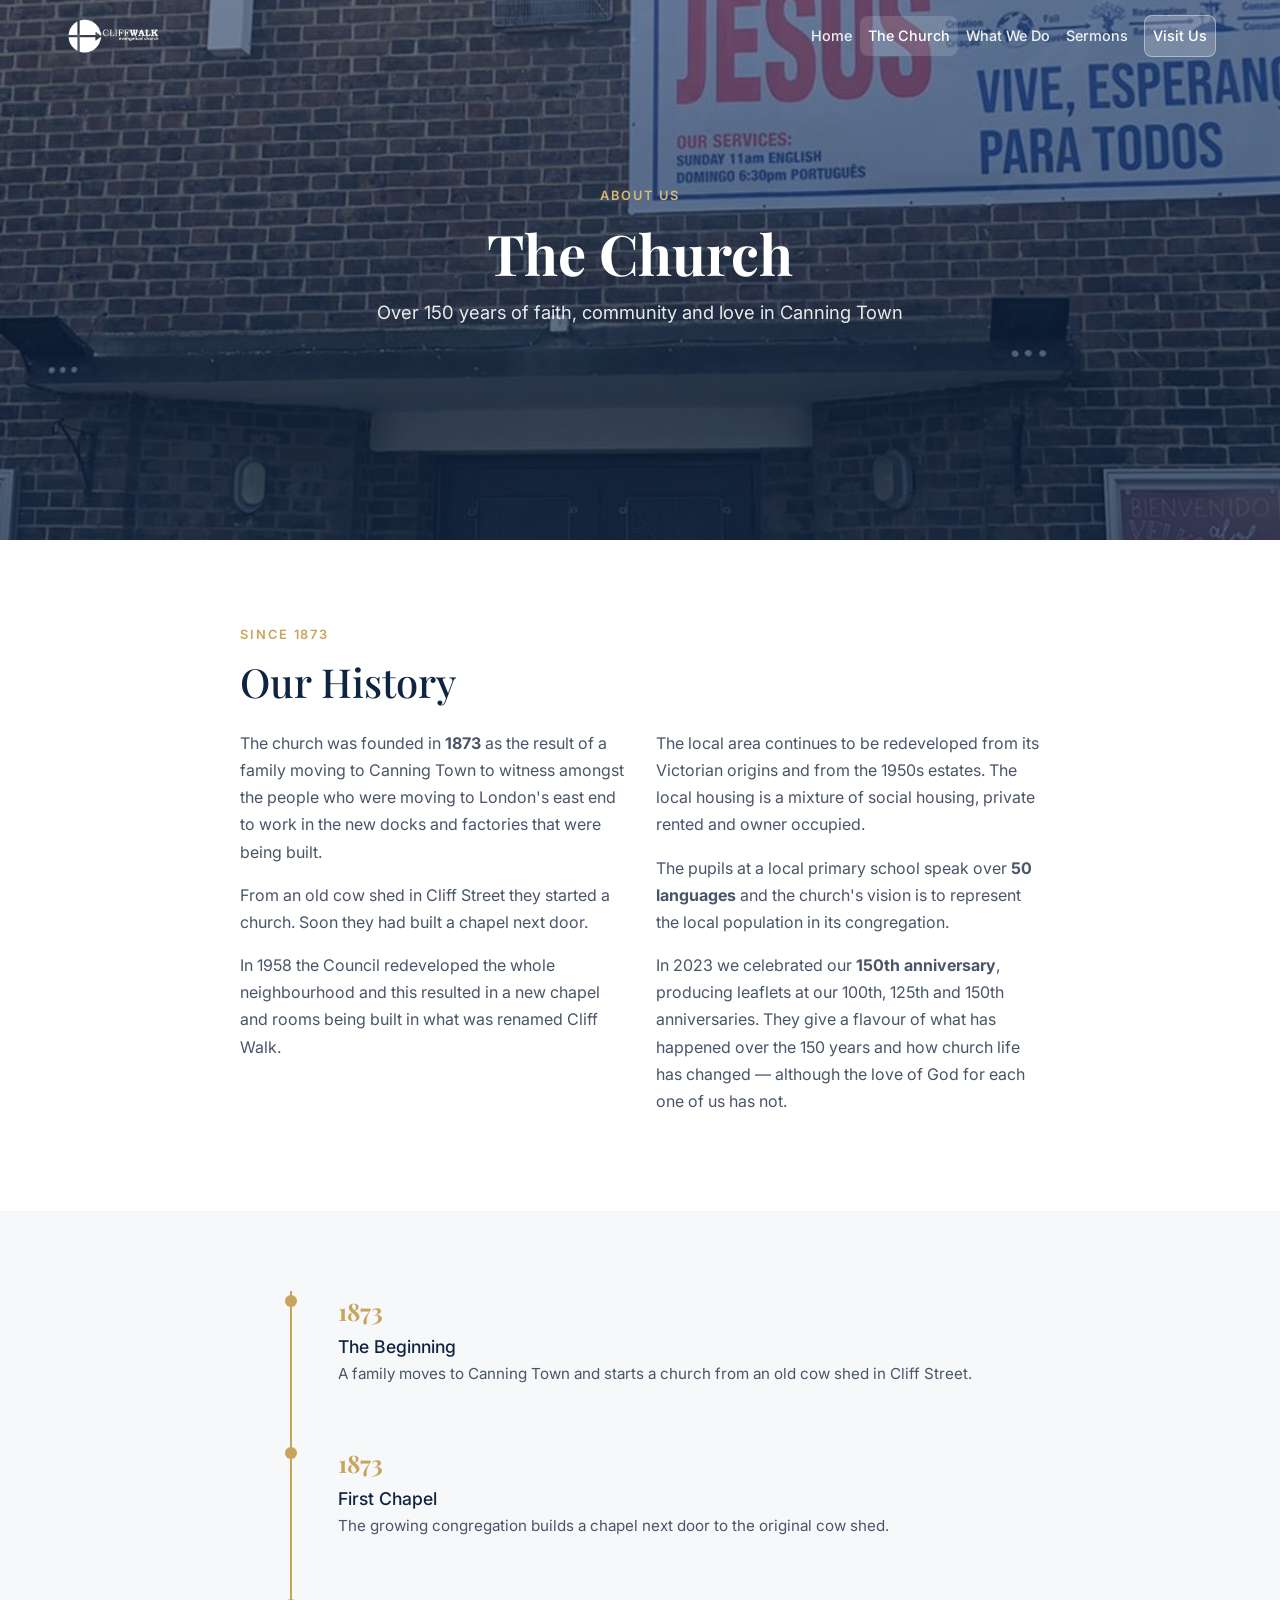
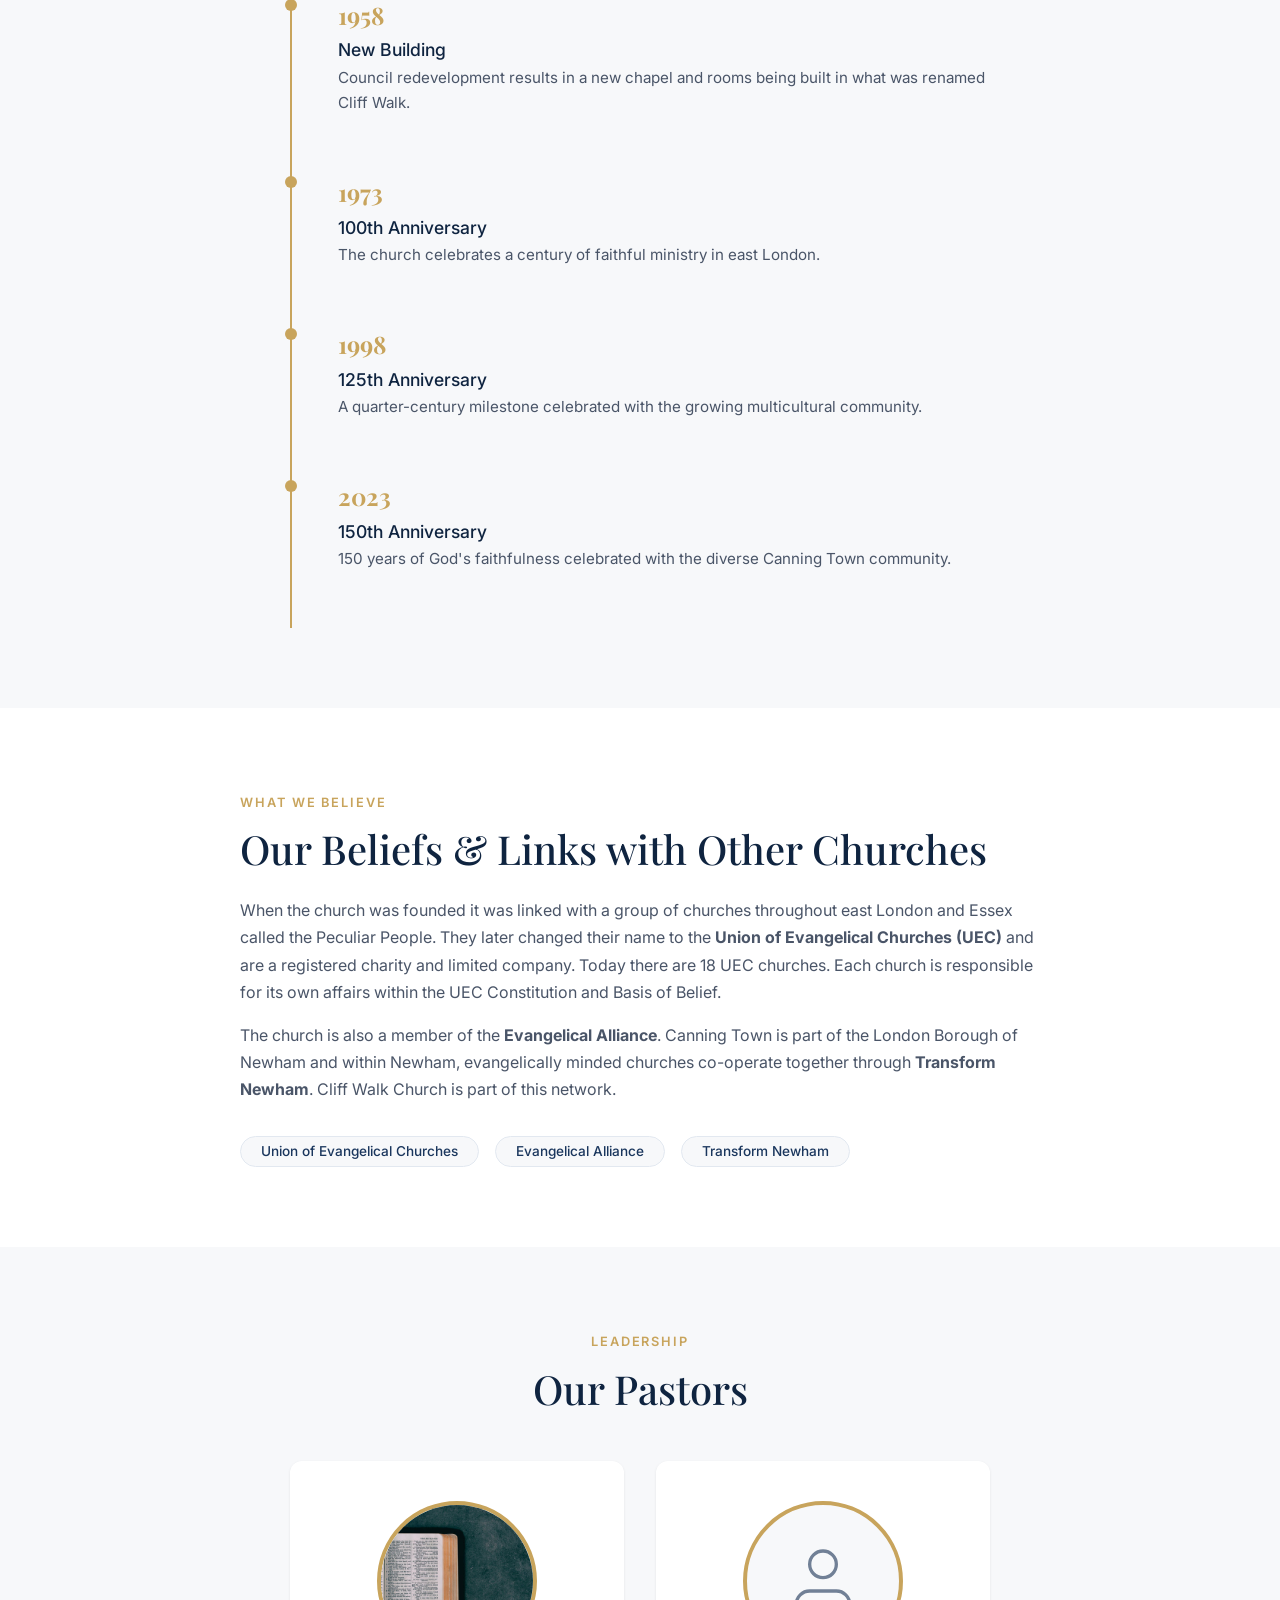
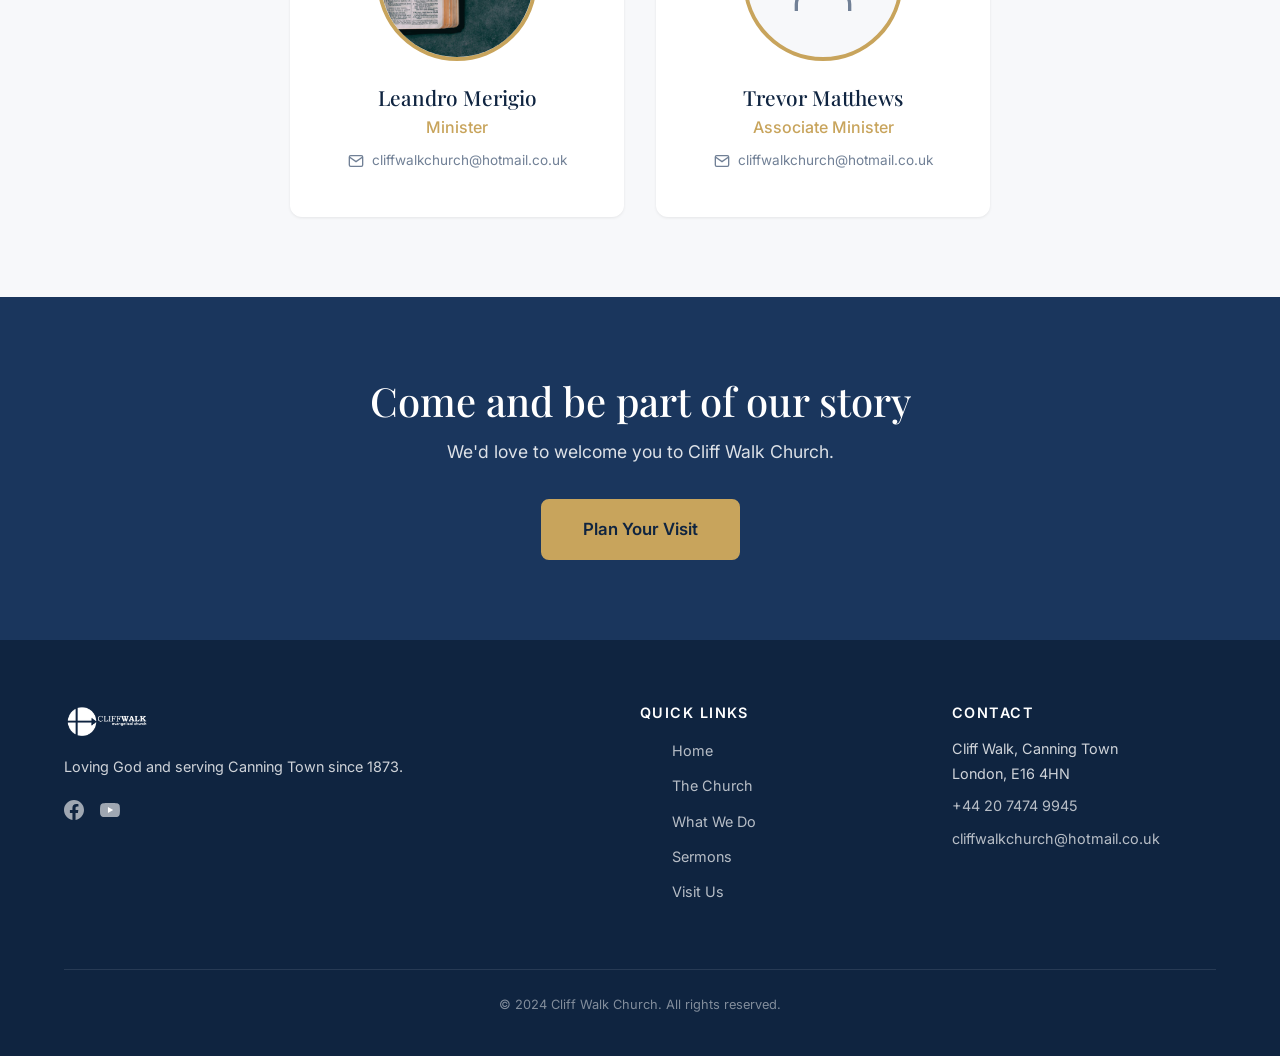
==== about.html @ 2a6790ce "Switch to Bootstrap 5 navbar, add Facebook embed & fix maps - Replace CSS-only checkbox nav hack wit" ====
<!DOCTYPE html>
<html lang="en">
<head>
  <meta charset="UTF-8">
  <meta name="viewport" content="width=device-width, initial-scale=1.0">
  <title>The Church | Cliff Walk Church</title>
  <meta name="description" content="Learn about Cliff Walk Church's history since 1873, our beliefs, and our pastors. A multicultural church in Canning Town, London.">
  <link rel="preconnect" href="https://fonts.googleapis.com">
  <link rel="preconnect" href="https://fonts.gstatic.com" crossorigin>
  <link href="https://fonts.googleapis.com/css2?family=Inter:wght@300;400;500;600;700&family=Playfair+Display:wght@400;500;600;700&display=swap" rel="stylesheet">
  <link href="https://cdn.jsdelivr.net/npm/bootstrap@5.3.3/dist/css/bootstrap.min.css" rel="stylesheet">
  <link rel="stylesheet" href="style.css">
</head>
<body>
  <!-- Navigation -->
  <nav class="navbar navbar-expand-lg fixed-top" id="navbar">
    <div class="container nav-container">
      <a href="index.html" class="navbar-brand nav-logo">
        <img src="images/logo.png" alt="Cliff Walk Church" class="logo-img">
      </a>
      <button class="navbar-toggler" type="button" data-bs-toggle="collapse" data-bs-target="#navMenu" aria-controls="navMenu" aria-expanded="false" aria-label="Toggle navigation">
        <span class="navbar-toggler-icon"></span>
      </button>
      <div class="collapse navbar-collapse" id="navMenu">
        <ul class="navbar-nav ms-auto align-items-lg-center">
          <li class="nav-item"><a href="index.html" class="nav-link">Home</a></li>
          <li class="nav-item"><a href="about.html" class="nav-link active">The Church</a></li>
          <li class="nav-item"><a href="ministries.html" class="nav-link">What We Do</a></li>
          <li class="nav-item"><a href="sermons.html" class="nav-link">Sermons</a></li>
          <li class="nav-item"><a href="visit.html" class="nav-link nav-cta">Visit Us</a></li>
        </ul>
      </div>
    </div>
  </nav>

  <!-- Page Hero -->
  <section class="page-hero">
    <div class="hero-bg">
      <img src="images/hero-about.jpg" alt="Cliff Walk Church" loading="eager">
      <div class="hero-overlay"></div>
    </div>
    <div class="hero-content">
      <span class="section-label section-label-light">About Us</span>
      <h1>The Church</h1>
      <p>Over 150 years of faith, community and love in Canning Town</p>
    </div>
  </section>

  <!-- History Section -->
  <section class="section">
    <div class="container">
      <div class="content-block">
        <span class="section-label">Since 1873</span>
        <h2>Our History</h2>
        <div class="two-column-text">
          <div>
            <p>The church was founded in <strong>1873</strong> as the result of a family moving to Canning Town to witness amongst the people who were moving to London's east end to work in the new docks and factories that were being built.</p>
            <p>From an old cow shed in Cliff Street they started a church. Soon they had built a chapel next door.</p>
            <p>In 1958 the Council redeveloped the whole neighbourhood and this resulted in a new chapel and rooms being built in what was renamed Cliff Walk.</p>
          </div>
          <div>
            <p>The local area continues to be redeveloped from its Victorian origins and from the 1950s estates. The local housing is a mixture of social housing, private rented and owner occupied.</p>
            <p>The pupils at a local primary school speak over <strong>50 languages</strong> and the church's vision is to represent the local population in its congregation.</p>
            <p>In 2023 we celebrated our <strong>150th anniversary</strong>, producing leaflets at our 100th, 125th and 150th anniversaries. They give a flavour of what has happened over the 150 years and how church life has changed &mdash; although the love of God for each one of us has not.</p>
          </div>
        </div>
      </div>
    </div>
  </section>

  <!-- Timeline -->
  <section class="section section-alt">
    <div class="container">
      <div class="timeline">
        <div class="timeline-item">
          <div class="timeline-year">1873</div>
          <div class="timeline-content">
            <h3>The Beginning</h3>
            <p>A family moves to Canning Town and starts a church from an old cow shed in Cliff Street.</p>
          </div>
        </div>
        <div class="timeline-item">
          <div class="timeline-year">1873</div>
          <div class="timeline-content">
            <h3>First Chapel</h3>
            <p>The growing congregation builds a chapel next door to the original cow shed.</p>
          </div>
        </div>
        <div class="timeline-item">
          <div class="timeline-year">1958</div>
          <div class="timeline-content">
            <h3>New Building</h3>
            <p>Council redevelopment results in a new chapel and rooms being built in what was renamed Cliff Walk.</p>
          </div>
        </div>
        <div class="timeline-item">
          <div class="timeline-year">1973</div>
          <div class="timeline-content">
            <h3>100th Anniversary</h3>
            <p>The church celebrates a century of faithful ministry in east London.</p>
          </div>
        </div>
        <div class="timeline-item">
          <div class="timeline-year">1998</div>
          <div class="timeline-content">
            <h3>125th Anniversary</h3>
            <p>A quarter-century milestone celebrated with the growing multicultural community.</p>
          </div>
        </div>
        <div class="timeline-item">
          <div class="timeline-year">2023</div>
          <div class="timeline-content">
            <h3>150th Anniversary</h3>
            <p>150 years of God's faithfulness celebrated with the diverse Canning Town community.</p>
          </div>
        </div>
      </div>
    </div>
  </section>

  <!-- Beliefs Section -->
  <section class="section">
    <div class="container">
      <div class="content-block">
        <span class="section-label">What We Believe</span>
        <h2>Our Beliefs &amp; Links with Other Churches</h2>
        <div class="beliefs-content">
          <p>When the church was founded it was linked with a group of churches throughout east London and Essex called the Peculiar People. They later changed their name to the <strong>Union of Evangelical Churches (UEC)</strong> and are a registered charity and limited company. Today there are 18 UEC churches. Each church is responsible for its own affairs within the UEC Constitution and Basis of Belief.</p>
          <p>The church is also a member of the <strong>Evangelical Alliance</strong>. Canning Town is part of the London Borough of Newham and within Newham, evangelically minded churches co-operate together through <strong>Transform Newham</strong>. Cliff Walk Church is part of this network.</p>
        </div>
        <div class="affiliation-badges">
          <div class="badge">Union of Evangelical Churches</div>
          <div class="badge">Evangelical Alliance</div>
          <div class="badge">Transform Newham</div>
        </div>
      </div>
    </div>
  </section>

  <!-- Pastors Section -->
  <section class="section section-alt">
    <div class="container">
      <div class="section-header">
        <span class="section-label">Leadership</span>
        <h2>Our Pastors</h2>
      </div>
      <div class="pastors-grid">
        <div class="pastor-card">
          <div class="pastor-image">
            <img src="images/pastor.jpg" alt="Leandro Merigio" loading="lazy">
          </div>
          <div class="pastor-info">
            <h3>Leandro Merigio</h3>
            <p class="pastor-role">Minister</p>
            <a href="mailto:cliffwalkchurch@hotmail.co.uk" class="pastor-email" title="cliffwalkchurch@hotmail.co.uk">
              <svg width="16" height="16" viewBox="0 0 24 24" fill="none" stroke="currentColor" stroke-width="2"><path d="M4 4h16c1.1 0 2 .9 2 2v12c0 1.1-.9 2-2 2H4c-1.1 0-2-.9-2-2V6c0-1.1.9-2 2-2z"/><polyline points="22,6 12,13 2,6"/></svg>
              <span class="email-full">cliffwalkchurch@hotmail.co.uk</span>
              <span class="email-short">Email Us</span>
            </a>
          </div>
        </div>
        <div class="pastor-card">
          <div class="pastor-image pastor-placeholder">
            <svg width="80" height="80" viewBox="0 0 24 24" fill="none" stroke="currentColor" stroke-width="1"><path d="M20 21v-2a4 4 0 0 0-4-4H8a4 4 0 0 0-4 4v2"/><circle cx="12" cy="7" r="4"/></svg>
          </div>
          <div class="pastor-info">
            <h3>Trevor Matthews</h3>
            <p class="pastor-role">Associate Minister</p>
            <a href="mailto:cliffwalkchurch@hotmail.co.uk" class="pastor-email" title="cliffwalkchurch@hotmail.co.uk">
              <svg width="16" height="16" viewBox="0 0 24 24" fill="none" stroke="currentColor" stroke-width="2"><path d="M4 4h16c1.1 0 2 .9 2 2v12c0 1.1-.9 2-2 2H4c-1.1 0-2-.9-2-2V6c0-1.1.9-2 2-2z"/><polyline points="22,6 12,13 2,6"/></svg>
              <span class="email-full">cliffwalkchurch@hotmail.co.uk</span>
              <span class="email-short">Email Us</span>
            </a>
          </div>
        </div>
      </div>
    </div>
  </section>

  <!-- CTA -->
  <section class="cta-section">
    <div class="container">
      <h2>Come and be part of our story</h2>
      <p>We'd love to welcome you to Cliff Walk Church.</p>
      <a href="visit.html" class="btn btn-primary btn-lg">Plan Your Visit</a>
    </div>
  </section>

  <!-- Footer -->
  <footer class="footer">
    <div class="container">
      <div class="footer-content">
        <div class="footer-brand">
          <img src="images/logo.png" alt="Cliff Walk Church" class="footer-logo">
          <p>Loving God and serving Canning Town since 1873.</p>
          <div class="social-links">
            <a href="https://www.facebook.com/cliffwalkchurchfamily" target="_blank" rel="noopener" aria-label="Facebook">
              <svg width="20" height="20" viewBox="0 0 24 24" fill="currentColor"><path d="M24 12.073c0-6.627-5.373-12-12-12s-12 5.373-12 12c0 5.99 4.388 10.954 10.125 11.854v-8.385H7.078v-3.47h3.047V9.43c0-3.007 1.792-4.669 4.533-4.669 1.312 0 2.686.235 2.686.235v2.953H15.83c-1.491 0-1.956.925-1.956 1.874v2.25h3.328l-.532 3.47h-2.796v8.385C19.612 23.027 24 18.062 24 12.073z"/></svg>
            </a>
            <a href="https://www.youtube.com/@cliffwalkchurch" target="_blank" rel="noopener" aria-label="YouTube">
              <svg width="20" height="20" viewBox="0 0 24 24" fill="currentColor"><path d="M23.498 6.186a3.016 3.016 0 0 0-2.122-2.136C19.505 3.545 12 3.545 12 3.545s-7.505 0-9.377.505A3.017 3.017 0 0 0 .502 6.186C0 8.07 0 12 0 12s0 3.93.502 5.814a3.016 3.016 0 0 0 2.122 2.136c1.871.505 9.376.505 9.376.505s7.505 0 9.377-.505a3.015 3.015 0 0 0 2.122-2.136C24 15.93 24 12 24 12s0-3.93-.502-5.814z"/><polygon fill="#fff" points="9.545,15.568 15.818,12 9.545,8.432"/></svg>
            </a>
          </div>
        </div>
        <div class="footer-links">
          <h4>Quick Links</h4>
          <ul>
            <li><a href="index.html">Home</a></li>
            <li><a href="about.html">The Church</a></li>
            <li><a href="ministries.html">What We Do</a></li>
            <li><a href="sermons.html">Sermons</a></li>
            <li><a href="visit.html">Visit Us</a></li>
          </ul>
        </div>
        <div class="footer-contact">
          <h4>Contact</h4>
          <p>Cliff Walk, Canning Town<br>London, E16 4HN</p>
          <p><a href="tel:+442074749945">+44 20 7474 9945</a></p>
          <p><a href="mailto:cliffwalkchurch@hotmail.co.uk">cliffwalkchurch@hotmail.co.uk</a></p>
        </div>
      </div>
      <div class="footer-bottom">
        <p>&copy; 2024 Cliff Walk Church. All rights reserved.</p>
      </div>
    </div>
  </footer>

  <script src="https://cdn.jsdelivr.net/npm/bootstrap@5.3.3/dist/js/bootstrap.bundle.min.js"></script>
  <script src="script.js"></script>
</body>
</html>
---- style.css ----
/* ========================================
   CSS Variables & Reset
   ======================================== */
:root {
  --color-primary: #1a365d;
  --color-primary-light: #2a4a7f;
  --color-primary-dark: #0f2440;
  --color-accent: #c8a45c;
  --color-accent-light: #d4b978;
  --color-text: #1a1a2e;
  --color-text-light: #4a5568;
  --color-text-muted: #718096;
  --color-bg: #ffffff;
  --color-bg-alt: #f7f8fa;
  --color-bg-warm: #faf8f5;
  --color-border: #e2e8f0;
  --font-heading: 'Playfair Display', Georgia, serif;
  --font-body: 'Inter', -apple-system, BlinkMacSystemFont, sans-serif;
  --shadow-sm: 0 1px 3px rgba(0,0,0,0.08);
  --shadow-md: 0 4px 12px rgba(0,0,0,0.1);
  --shadow-lg: 0 8px 30px rgba(0,0,0,0.12);
  --radius: 8px;
  --radius-lg: 12px;
  --transition: 0.3s ease;
}

*, *::before, *::after {
  margin: 0;
  padding: 0;
  box-sizing: border-box;
}

html {
  scroll-behavior: smooth;
  scroll-padding-top: 80px;
}

body {
  font-family: var(--font-body);
  color: var(--color-text);
  line-height: 1.7;
  -webkit-font-smoothing: antialiased;
}

img {
  max-width: 100%;
  height: auto;
  display: block;
}

a {
  color: var(--color-primary);
  text-decoration: none;
  transition: color var(--transition);
}

a:hover {
  color: var(--color-accent);
}

.container {
  max-width: 1200px;
  margin: 0 auto;
  padding: 0 1.5rem;
}

.section {
  padding: 5rem 0;
}

.section-alt {
  background: var(--color-bg-alt);
}

/* ========================================
   Navigation
   ======================================== */
.navbar {
  background: transparent;
  border-bottom: 1px solid transparent;
  transition: all var(--transition);
  padding: 0;
}

.navbar.scrolled {
  background: rgba(255, 255, 255, 0.97) !important;
  -webkit-backdrop-filter: blur(10px);
  backdrop-filter: blur(10px);
  border-bottom-color: var(--color-border);
  box-shadow: var(--shadow-sm);
}

.nav-container {
  height: 72px;
}

.logo-img {
  height: 40px;
  width: auto;
  filter: brightness(0) invert(1);
  transition: filter var(--transition);
}

.navbar.scrolled .logo-img {
  filter: none;
}

.navbar .nav-link {
  padding: 0.5rem 1rem;
  font-size: 0.9rem;
  font-weight: 500;
  color: rgba(255,255,255,0.9);
  border-radius: var(--radius);
  transition: all var(--transition);
}

.navbar .nav-link:hover,
.navbar .nav-link.active {
  color: #fff;
  background: rgba(255,255,255,0.15);
}

.navbar.scrolled .nav-link {
  color: var(--color-text);
}

.navbar.scrolled .nav-link:hover,
.navbar.scrolled .nav-link.active {
  color: var(--color-primary);
  background: var(--color-bg-alt);
}

.nav-cta {
  background: rgba(255,255,255,0.2) !important;
  color: #fff !important;
  margin-left: 0.5rem;
  border: 1px solid rgba(255,255,255,0.4);
}

.nav-cta:hover {
  background: rgba(255,255,255,0.3) !important;
}

.nav-cta.active {
  background: rgba(255,255,255,0.25) !important;
}

.navbar.scrolled .nav-cta {
  background: var(--color-primary) !important;
  color: #fff !important;
  border-color: var(--color-primary);
}

.navbar.scrolled .nav-cta:hover {
  background: var(--color-primary-light) !important;
  border-color: var(--color-primary-light);
}

.navbar.scrolled .nav-cta.active {
  background: var(--color-primary-dark) !important;
  border-color: var(--color-primary-dark);
}

/* Bootstrap toggler override */
.navbar-toggler {
  border-color: rgba(255,255,255,0.4);
  padding: 0.4rem 0.6rem;
}

.navbar-toggler-icon {
  background-image: url("data:image/svg+xml,%3csvg xmlns='http://www.w3.org/2000/svg' viewBox='0 0 30 30'%3e%3cpath stroke='rgba%28255, 255, 255, 0.9%29' stroke-linecap='round' stroke-miterlimit='10' stroke-width='2' d='M4 7h22M4 15h22M4 23h22'/%3e%3c/svg%3e");
}

.navbar.scrolled .navbar-toggler {
  border-color: var(--color-border);
}

.navbar.scrolled .navbar-toggler-icon {
  background-image: url("data:image/svg+xml,%3csvg xmlns='http://www.w3.org/2000/svg' viewBox='0 0 30 30'%3e%3cpath stroke='rgba%2826, 26, 46, 0.75%29' stroke-linecap='round' stroke-miterlimit='10' stroke-width='2' d='M4 7h22M4 15h22M4 23h22'/%3e%3c/svg%3e");
}

/* ========================================
   Buttons
   ======================================== */
.btn {
  display: inline-flex;
  align-items: center;
  gap: 0.5rem;
  padding: 0.75rem 1.75rem;
  font-family: var(--font-body);
  font-size: 0.95rem;
  font-weight: 600;
  border-radius: var(--radius);
  border: 2px solid transparent;
  cursor: pointer;
  transition: all var(--transition);
  text-decoration: none;
}

.btn-primary {
  background: var(--color-accent);
  color: var(--color-primary-dark);
  border-color: var(--color-accent);
}

.btn-primary:hover {
  background: var(--color-accent-light);
  border-color: var(--color-accent-light);
  color: var(--color-primary-dark);
  transform: translateY(-1px);
  box-shadow: var(--shadow-md);
}

.btn-outline {
  background: transparent;
  color: #fff;
  border-color: rgba(255,255,255,0.6);
}

.btn-outline:hover {
  background: rgba(255,255,255,0.1);
  border-color: #fff;
  color: #fff;
}

.btn-secondary {
  background: transparent;
  color: var(--color-primary);
  border-color: var(--color-primary);
}

.btn-secondary:hover {
  background: var(--color-primary);
  color: #fff;
}

.btn-lg {
  padding: 1rem 2.5rem;
  font-size: 1.05rem;
}

.btn-full {
  width: 100%;
  justify-content: center;
}

/* ========================================
   Hero
   ======================================== */
.hero, .page-hero {
  position: relative;
  min-height: 100vh;
  display: flex;
  align-items: center;
  justify-content: center;
  text-align: center;
  color: #fff;
  overflow: hidden;
}

.page-hero {
  min-height: 60vh;
}

.page-hero-short {
  min-height: 50vh;
}

.hero-bg {
  position: absolute;
  inset: 0;
}

.hero-bg img {
  width: 100%;
  height: 100%;
  object-fit: cover;
}

.hero-overlay {
  position: absolute;
  inset: 0;
  background: linear-gradient(
    to bottom,
    rgba(15, 36, 64, 0.5) 0%,
    rgba(15, 36, 64, 0.7) 100%
  );
}

.hero-content {
  position: relative;
  z-index: 1;
  max-width: 700px;
  padding: 2rem 1.5rem;
}

.hero-welcome {
  font-family: var(--font-body);
  font-size: 1rem;
  font-weight: 400;
  letter-spacing: 0.2em;
  text-transform: uppercase;
  margin-bottom: 0.5rem;
  opacity: 0.9;
}

.hero-title {
  font-family: var(--font-heading);
  font-size: clamp(2.5rem, 6vw, 4.5rem);
  font-weight: 700;
  line-height: 1.1;
  margin-bottom: 1rem;
}

.hero-subtitle,
.page-hero .hero-content > p {
  font-size: 1.15rem;
  line-height: 1.6;
  opacity: 0.9;
  max-width: 560px;
  margin: 0 auto 2rem;
}

.hero-actions {
  display: flex;
  gap: 1rem;
  justify-content: center;
  flex-wrap: wrap;
}

.hero-quote {
  margin-top: 1rem;
}

.hero-quote p {
  font-family: var(--font-heading);
  font-size: 1.2rem;
  font-style: italic;
  opacity: 0.9;
  margin-bottom: 0.5rem;
}

.hero-quote cite {
  font-style: normal;
  font-size: 0.9rem;
  opacity: 0.7;
}

/* ========================================
   Section Labels & Headers
   ======================================== */
.section-label {
  display: inline-block;
  font-size: 0.8rem;
  font-weight: 600;
  letter-spacing: 0.15em;
  text-transform: uppercase;
  color: var(--color-accent);
  margin-bottom: 0.75rem;
}

.section-label-light {
  color: var(--color-accent-light);
}

.section-header {
  text-align: center;
  max-width: 600px;
  margin: 0 auto 3rem;
}

.section-header h2,
.content-block h2 {
  font-family: var(--font-heading);
  font-size: clamp(1.75rem, 4vw, 2.5rem);
  color: var(--color-primary-dark);
  margin-bottom: 0.75rem;
  line-height: 1.2;
}

.page-hero h1 {
  font-family: var(--font-heading);
  font-size: clamp(2.25rem, 5vw, 3.5rem);
  font-weight: 700;
  margin-bottom: 0.75rem;
}

.section-header p {
  color: var(--color-text-light);
  font-size: 1.05rem;
}

.section-cta {
  text-align: center;
  margin-top: 2.5rem;
}

/* ========================================
   Service Times Banner
   ======================================== */
.service-times {
  background: var(--color-primary);
  color: #fff;
  padding: 2rem 0;
}

.times-grid {
  display: grid;
  grid-template-columns: repeat(3, 1fr);
  gap: 2rem;
  text-align: center;
}

.time-card {
  padding: 1.5rem;
}

.time-icon {
  margin-bottom: 0.75rem;
  opacity: 0.8;
}

.time-card h3 {
  font-family: var(--font-body);
  font-size: 0.85rem;
  font-weight: 500;
  text-transform: uppercase;
  letter-spacing: 0.1em;
  opacity: 0.8;
  margin-bottom: 0.25rem;
}

.time-card .time {
  font-family: var(--font-heading);
  font-size: 1.5rem;
  font-weight: 600;
}

/* ========================================
   Welcome Section
   ======================================== */
.welcome-grid {
  display: grid;
  grid-template-columns: 1fr 1fr;
  gap: 4rem;
  align-items: center;
}

.welcome-text h2 {
  font-family: var(--font-heading);
  font-size: clamp(1.75rem, 4vw, 2.5rem);
  color: var(--color-primary-dark);
  margin-bottom: 1.25rem;
}

.welcome-text p {
  color: var(--color-text-light);
  margin-bottom: 1rem;
}

.welcome-text .btn {
  margin-top: 0.5rem;
}

.welcome-quote blockquote {
  background: var(--color-bg-warm);
  padding: 3rem;
  border-radius: var(--radius-lg);
  border-left: 4px solid var(--color-accent);
}

.welcome-quote p {
  font-family: var(--font-heading);
  font-size: 1.35rem;
  font-style: italic;
  color: var(--color-primary-dark);
  line-height: 1.5;
  margin-bottom: 1rem;
}

.welcome-quote cite {
  font-style: normal;
  font-weight: 600;
  color: var(--color-accent);
  font-size: 0.95rem;
}

/* ========================================
   Preview Grid (Home page)
   ======================================== */
.preview-grid {
  display: grid;
  grid-template-columns: repeat(4, 1fr);
  gap: 1.5rem;
}

.preview-card {
  background: #fff;
  border-radius: var(--radius-lg);
  overflow: hidden;
  box-shadow: var(--shadow-sm);
  transition: all var(--transition);
}

.preview-card:hover {
  transform: translateY(-4px);
  box-shadow: var(--shadow-lg);
}

.preview-image {
  height: 200px;
  overflow: hidden;
}

.preview-image img {
  width: 100%;
  height: 100%;
  object-fit: cover;
  transition: transform var(--transition);
}

.preview-card:hover .preview-image img {
  transform: scale(1.05);
}

.preview-card h3 {
  font-family: var(--font-heading);
  font-size: 1.15rem;
  padding: 1.25rem 1.25rem 0.5rem;
  color: var(--color-primary-dark);
}

.preview-card p {
  font-size: 0.9rem;
  color: var(--color-text-light);
  padding: 0 1.25rem 1.25rem;
}

/* ========================================
   Sermons Preview (Home page)
   ======================================== */
.sermons-preview {
  background: var(--color-bg-alt);
}

.sermons-preview-grid {
  display: grid;
  grid-template-columns: 1fr 1fr;
  gap: 4rem;
  align-items: center;
}

.sermons-preview-text h2 {
  font-family: var(--font-heading);
  font-size: clamp(1.75rem, 4vw, 2.5rem);
  color: var(--color-primary-dark);
  margin-bottom: 1rem;
}

.sermons-preview-text > p {
  color: var(--color-text-light);
  margin-bottom: 2rem;
}

.sermons-preview-links {
  display: flex;
  flex-direction: column;
  gap: 1rem;
}

.sermon-link {
  display: flex;
  align-items: center;
  gap: 0.75rem;
  padding: 1rem 1.25rem;
  background: #fff;
  border-radius: var(--radius);
  font-weight: 500;
  color: var(--color-text);
  box-shadow: var(--shadow-sm);
  transition: all var(--transition);
}

.sermon-link:hover {
  box-shadow: var(--shadow-md);
  transform: translateX(4px);
  color: var(--color-primary);
}

.sermon-link svg {
  flex-shrink: 0;
}

.sermons-preview-image {
  border-radius: var(--radius-lg);
  overflow: hidden;
  aspect-ratio: 4/3;
}

.sermons-preview-image img {
  width: 100%;
  height: 100%;
  object-fit: cover;
}

/* ========================================
   CTA Section
   ======================================== */
.cta-section {
  background: var(--color-primary);
  color: #fff;
  text-align: center;
  padding: 5rem 0;
}

.cta-section h2 {
  font-family: var(--font-heading);
  font-size: clamp(1.75rem, 4vw, 2.5rem);
  margin-bottom: 0.75rem;
}

.cta-section p {
  opacity: 0.85;
  font-size: 1.1rem;
  margin-bottom: 2rem;
}

/* ========================================
   About Page
   ======================================== */
.about-hero {
  position: relative;
  height: 300px;
  overflow: hidden;
}

.about-hero img {
  width: 100%;
  height: 100%;
  object-fit: cover;
}

.content-block {
  max-width: 800px;
  margin: 0 auto;
}

.content-block h2 {
  margin-bottom: 1.5rem;
}

.two-column-text {
  display: grid;
  grid-template-columns: 1fr 1fr;
  gap: 2rem;
}

.two-column-text p {
  color: var(--color-text-light);
  margin-bottom: 1rem;
}

.beliefs-content {
  max-width: 800px;
}

.beliefs-content p {
  color: var(--color-text-light);
  margin-bottom: 1rem;
}

.affiliation-badges {
  display: flex;
  gap: 1rem;
  margin-top: 2rem;
  flex-wrap: wrap;
}

.badge {
  padding: 0.5rem 1.25rem;
  background: var(--color-bg-alt);
  border: 1px solid var(--color-border);
  border-radius: 100px;
  font-size: 0.85rem;
  font-weight: 500;
  color: var(--color-primary);
}

/* Timeline */
.timeline {
  max-width: 700px;
  margin: 0 auto;
  position: relative;
  padding-left: 3rem;
}

.timeline::before {
  content: '';
  position: absolute;
  left: 0;
  top: 0;
  bottom: 0;
  width: 2px;
  background: var(--color-accent);
}

.timeline-item {
  position: relative;
  padding-bottom: 2.5rem;
}

.timeline-item::before {
  content: '';
  position: absolute;
  left: -3rem;
  top: 0.25rem;
  width: 12px;
  height: 12px;
  border-radius: 50%;
  background: var(--color-accent);
  transform: translateX(-5px);
}

.timeline-year {
  font-family: var(--font-heading);
  font-size: 1.5rem;
  font-weight: 700;
  color: var(--color-accent);
  margin-bottom: 0.25rem;
}

.timeline-content h3 {
  font-size: 1.1rem;
  color: var(--color-primary-dark);
  margin-bottom: 0.25rem;
}

.timeline-content p {
  color: var(--color-text-light);
  font-size: 0.95rem;
}

/* Pastors */
.pastors-grid {
  display: grid;
  grid-template-columns: repeat(2, 1fr);
  gap: 2rem;
  max-width: 700px;
  margin: 0 auto;
}

.pastor-card {
  text-align: center;
  background: #fff;
  padding: 2.5rem 2rem;
  border-radius: var(--radius-lg);
  box-shadow: var(--shadow-sm);
}

.pastor-image {
  width: 160px;
  height: 160px;
  border-radius: 50%;
  overflow: hidden;
  margin: 0 auto 1.5rem;
  border: 4px solid var(--color-accent);
}

.pastor-image img {
  width: 100%;
  height: 100%;
  object-fit: cover;
}

.pastor-placeholder {
  display: flex;
  align-items: center;
  justify-content: center;
  background: var(--color-bg-alt);
  color: var(--color-text-muted);
}

.pastor-info h3, .pastor-card h3 {
  font-family: var(--font-heading);
  font-size: 1.3rem;
  color: var(--color-primary-dark);
  margin-bottom: 0.25rem;
}

.pastor-role {
  color: var(--color-accent);
  font-weight: 500;
  margin-bottom: 0.5rem;
}

.pastor-email {
  display: inline-flex;
  align-items: center;
  gap: 0.5rem;
  font-size: 0.85rem;
  color: var(--color-text-muted);
}

.pastor-email:hover {
  color: var(--color-primary);
}

.email-short {
  display: none;
}

/* ========================================
   Ministries Page
   ======================================== */
.ministry-full {
  display: grid;
  grid-template-columns: 1fr 1fr;
  gap: 3rem;
  align-items: center;
  margin-bottom: 5rem;
  padding-bottom: 5rem;
  border-bottom: 1px solid var(--color-border);
}

.ministry-full:last-of-type {
  border-bottom: none;
  margin-bottom: 0;
  padding-bottom: 0;
}

.ministry-full.reverse {
  direction: rtl;
}

.ministry-full.reverse > * {
  direction: ltr;
}

.ministry-full-image {
  border-radius: var(--radius-lg);
  overflow: hidden;
  aspect-ratio: 4/3;
}

.ministry-full-image img {
  width: 100%;
  height: 100%;
  object-fit: cover;
}

.ministry-full-content h2 {
  font-family: var(--font-heading);
  font-size: 1.75rem;
  color: var(--color-primary-dark);
  margin-bottom: 1rem;
}

.ministry-full-content p {
  color: var(--color-text-light);
  margin-bottom: 1rem;
}

.ministry-schedule {
  margin: 1.5rem 0;
}

.schedule-item {
  display: flex;
  align-items: center;
  gap: 1rem;
  padding: 0.75rem 1rem;
  background: var(--color-bg-alt);
  border-radius: var(--radius);
  margin-bottom: 0.5rem;
}

.schedule-day {
  font-weight: 600;
  color: var(--color-primary);
  min-width: 80px;
}

.schedule-time {
  font-weight: 600;
  color: var(--color-accent);
  min-width: 100px;
}

.schedule-desc {
  color: var(--color-text-light);
}

.ministry-note {
  font-size: 0.9rem;
  font-style: italic;
  color: var(--color-text-muted);
}

.ministry-link {
  font-weight: 600;
  color: var(--color-primary);
}

/* Small ministry cards grid */
.ministries-grid-small {
  display: grid;
  grid-template-columns: repeat(2, 1fr);
  gap: 1.5rem;
  margin-bottom: 3rem;
}

.ministry-card-small {
  background: #fff;
  padding: 2rem;
  border-radius: var(--radius-lg);
  box-shadow: var(--shadow-sm);
  border: 1px solid var(--color-border);
  transition: all var(--transition);
}

.ministry-card-small:hover {
  box-shadow: var(--shadow-md);
  transform: translateY(-2px);
}

.ministry-card-icon {
  color: var(--color-accent);
  margin-bottom: 1rem;
}

.ministry-card-small h3 {
  font-family: var(--font-heading);
  font-size: 1.2rem;
  color: var(--color-primary-dark);
  margin-bottom: 0.75rem;
}

.ministry-card-small p {
  color: var(--color-text-light);
  font-size: 0.95rem;
  margin-bottom: 0.75rem;
}

.other-activities-box {
  background: var(--color-bg-warm);
  border-radius: var(--radius-lg);
  padding: 2.5rem;
  text-align: center;
  border: 1px solid var(--color-border);
}

.other-activities-box h3 {
  font-family: var(--font-heading);
  font-size: 1.3rem;
  color: var(--color-primary-dark);
  margin-bottom: 0.75rem;
}

.other-activities-box p {
  color: var(--color-text-light);
  max-width: 600px;
  margin: 0 auto 0.5rem;
}

/* ========================================
   Sermons Page
   ======================================== */
.sermon-platforms {
  display: grid;
  grid-template-columns: 1fr 1fr;
  gap: 2rem;
  margin-bottom: 2rem;
}

.platform-card {
  display: flex;
  flex-direction: column;
  align-items: center;
  text-align: center;
  padding: 3rem 2rem;
  background: #fff;
  border: 2px solid var(--color-border);
  border-radius: var(--radius-lg);
  transition: all var(--transition);
  color: var(--color-text);
}

.platform-card:hover {
  border-color: var(--color-primary);
  box-shadow: var(--shadow-lg);
  transform: translateY(-4px);
  color: var(--color-text);
}

.platform-icon {
  margin-bottom: 1.5rem;
}

.platform-icon.facebook { color: #1877F2; }
.platform-icon.youtube { color: #FF0000; }

.platform-card h2 {
  font-family: var(--font-heading);
  font-size: 1.5rem;
  color: var(--color-primary-dark);
  margin-bottom: 0.75rem;
}

.platform-card p {
  color: var(--color-text-light);
  margin-bottom: 1.5rem;
  max-width: 300px;
}

.platform-cta {
  font-weight: 600;
  color: var(--color-primary);
}

.sermon-info-box {
  display: flex;
  gap: 1rem;
  padding: 1.5rem;
  background: var(--color-bg-warm);
  border-radius: var(--radius);
  border-left: 4px solid var(--color-accent);
  align-items: flex-start;
}

.sermon-info-box svg {
  flex-shrink: 0;
  color: var(--color-accent);
  margin-top: 2px;
}

.sermon-info-box p {
  color: var(--color-text-light);
  font-size: 0.95rem;
}

/* Facebook Feed */
.fb-feed-container {
  display: flex;
  justify-content: center;
}

.fb-feed-container iframe {
  border-radius: var(--radius-lg);
  max-width: 100%;
}

/* ========================================
   Contact / Visit Page
   ======================================== */
.contact-grid {
  display: grid;
  grid-template-columns: 1fr 1fr;
  gap: 4rem;
  margin-bottom: 3rem;
}

.contact-info h2,
.contact-form-wrapper h2 {
  font-family: var(--font-heading);
  font-size: 1.75rem;
  color: var(--color-primary-dark);
  margin-bottom: 1.5rem;
}

.contact-details {
  margin-bottom: 2rem;
}

.contact-item {
  display: flex;
  gap: 1rem;
  margin-bottom: 1.5rem;
  align-items: flex-start;
}

.contact-icon {
  flex-shrink: 0;
  color: var(--color-accent);
  margin-top: 2px;
}

.contact-item strong {
  display: block;
  margin-bottom: 0.25rem;
}

.contact-item p {
  color: var(--color-text-light);
  margin: 0;
}

.service-times-compact {
  background: var(--color-bg-alt);
  border-radius: var(--radius);
  padding: 1.5rem;
  margin-bottom: 2rem;
}

.service-times-compact h3 {
  font-family: var(--font-heading);
  font-size: 1.1rem;
  color: var(--color-primary-dark);
  margin-bottom: 1rem;
}

.compact-time {
  display: flex;
  justify-content: space-between;
  padding: 0.5rem 0;
  border-bottom: 1px solid var(--color-border);
}

.compact-time:last-child {
  border-bottom: none;
}

.compact-time span {
  color: var(--color-text-light);
}

.compact-time strong {
  color: var(--color-primary);
}

.social-links {
  display: flex;
  gap: 1rem;
}

.social-links a {
  color: var(--color-text-muted);
  transition: color var(--transition);
}

.social-links a:hover {
  color: var(--color-primary);
}

/* Contact Form */
.contact-form-wrapper {
  background: var(--color-bg-alt);
  padding: 2.5rem;
  border-radius: var(--radius-lg);
}

.form-group {
  margin-bottom: 1.25rem;
}

.form-group label {
  display: block;
  font-size: 0.9rem;
  font-weight: 500;
  margin-bottom: 0.4rem;
  color: var(--color-text);
}

.form-group input,
.form-group textarea {
  width: 100%;
  padding: 0.75rem 1rem;
  border: 1px solid var(--color-border);
  border-radius: var(--radius);
  font-family: var(--font-body);
  font-size: 0.95rem;
  color: var(--color-text);
  background: #fff;
  transition: border-color var(--transition);
}

.form-group input:focus,
.form-group textarea:focus {
  outline: none;
  border-color: var(--color-primary);
  box-shadow: 0 0 0 3px rgba(26, 54, 93, 0.1);
}

.form-group textarea {
  resize: vertical;
}

.map-container {
  border-radius: var(--radius-lg);
  overflow: hidden;
  box-shadow: var(--shadow-md);
}

/* ========================================
   Footer
   ======================================== */
.footer {
  background: var(--color-primary-dark);
  color: rgba(255,255,255,0.8);
  padding: 4rem 0 0;
}

.footer-content {
  display: grid;
  grid-template-columns: 2fr 1fr 1fr;
  gap: 3rem;
  padding-bottom: 3rem;
  border-bottom: 1px solid rgba(255,255,255,0.1);
}

.footer-logo {
  height: 35px;
  margin-bottom: 1rem;
  filter: brightness(0) invert(1);
}

.footer-brand p {
  font-size: 0.9rem;
  margin-bottom: 1rem;
}

.footer-brand .social-links a {
  color: rgba(255,255,255,0.6);
}

.footer-brand .social-links a:hover {
  color: var(--color-accent);
}

.footer h4 {
  color: #fff;
  font-size: 0.9rem;
  font-weight: 600;
  text-transform: uppercase;
  letter-spacing: 0.1em;
  margin-bottom: 1rem;
}

.footer-links ul {
  list-style: none;
}

.footer-links li {
  margin-bottom: 0.5rem;
}

.footer-links a {
  color: rgba(255,255,255,0.7);
  font-size: 0.9rem;
}

.footer-links a:hover {
  color: var(--color-accent);
}

.footer-contact p {
  font-size: 0.9rem;
  margin-bottom: 0.5rem;
}

.footer-contact a {
  color: rgba(255,255,255,0.7);
}

.footer-contact a:hover {
  color: var(--color-accent);
}

.footer-bottom {
  text-align: center;
  padding: 1.5rem 0;
  font-size: 0.8rem;
  opacity: 0.6;
}

/* ========================================
   Animations
   ======================================== */
@keyframes fadeInUp {
  from {
    opacity: 0;
    transform: translateY(30px);
  }
  to {
    opacity: 1;
    transform: translateY(0);
  }
}

.fade-in {
  opacity: 0;
  transform: translateY(20px);
}

.fade-in.visible {
  animation: fadeInUp 0.6s ease forwards;
}

/* Fallback: if JS hasn't run after 2s, show everything */
@media (prefers-reduced-motion: reduce) {
  .fade-in {
    opacity: 1;
    transform: none;
    animation: none;
  }
}

/* ========================================
   Responsive
   ======================================== */

/* ---- Tablet landscape / small desktop ---- */
@media (max-width: 1024px) {
  .preview-grid {
    grid-template-columns: repeat(2, 1fr);
  }

  .sermon-platforms {
    grid-template-columns: 1fr 1fr;
  }
}

/* ---- Tablet portrait ---- */
@media (max-width: 768px) {
  /* Mobile Nav - Bootstrap collapse dropdown */
  .navbar-collapse {
    background: var(--color-primary);
    padding: 1rem 1.5rem;
    border-radius: 0 0 var(--radius-lg) var(--radius-lg);
    margin: 0 -0.75rem;
  }

  .navbar .nav-link {
    color: rgba(255, 255, 255, 0.85) !important;
    padding: 0.75rem 1rem;
    font-size: 1.05rem;
    border-bottom: 1px solid rgba(255, 255, 255, 0.1);
    border-radius: 0;
  }

  .navbar .nav-link:hover,
  .navbar .nav-link.active {
    color: #fff !important;
    background: rgba(255, 255, 255, 0.1);
  }

  .navbar .nav-cta {
    margin-left: 0;
    margin-top: 0.75rem;
    text-align: center;
    padding: 0.75rem 1.5rem;
    background: var(--color-accent) !important;
    color: var(--color-primary-dark) !important;
    border-color: var(--color-accent) !important;
    border-radius: var(--radius-lg);
    border-bottom: none;
    font-weight: 700;
  }

  /* Hero */
  .hero {
    min-height: 85vh;
  }

  .page-hero {
    min-height: 45vh;
  }

  .hero-subtitle,
  .page-hero .hero-content > p {
    font-size: 1rem;
  }

  /* Service Times */
  .times-grid {
    grid-template-columns: 1fr;
    gap: 0;
  }

  .time-card {
    padding: 1rem;
    display: flex;
    align-items: center;
    gap: 1rem;
    text-align: left;
  }

  .time-icon {
    margin-bottom: 0;
  }

  .time-card h3 {
    margin-bottom: 0;
  }

  .time-card .time {
    font-size: 1.2rem;
  }

  /* Sections */
  .section {
    padding: 3rem 0;
  }

  .section-header {
    margin-bottom: 2rem;
  }

  /* Welcome */
  .welcome-grid {
    grid-template-columns: 1fr;
    gap: 2rem;
  }

  .welcome-quote blockquote {
    padding: 2rem;
  }

  .welcome-quote p {
    font-size: 1.15rem;
  }

  /* Preview Cards */
  .preview-grid {
    grid-template-columns: repeat(2, 1fr);
    gap: 1rem;
  }

  .preview-image {
    height: 150px;
  }

  .preview-card h3 {
    font-size: 1rem;
    padding: 1rem 1rem 0.35rem;
  }

  .preview-card p {
    font-size: 0.8rem;
    padding: 0 1rem 1rem;
  }

  /* Sermons Preview */
  .sermons-preview-grid {
    grid-template-columns: 1fr;
    gap: 2rem;
  }

  .sermons-preview-image {
    max-height: 280px;
  }

  /* Two-column text */
  .two-column-text {
    grid-template-columns: 1fr;
  }

  /* Ministries */
  .ministry-full {
    grid-template-columns: 1fr;
    gap: 1.5rem;
    margin-bottom: 3rem;
    padding-bottom: 3rem;
  }

  .ministry-full.reverse {
    direction: ltr;
  }

  .ministry-full-image {
    aspect-ratio: 16/9;
  }

  .ministry-full-content h2 {
    font-size: 1.5rem;
  }

  .schedule-item {
    flex-wrap: wrap;
    gap: 0.25rem 1rem;
  }

  .ministries-grid-small {
    grid-template-columns: 1fr;
  }

  /* Pastors */
  .pastors-grid {
    grid-template-columns: repeat(2, 1fr);
    max-width: 500px;
  }

  .pastor-image {
    width: 120px;
    height: 120px;
  }

  .pastor-card {
    padding: 1.5rem 1rem;
  }

  .pastor-info h3, .pastor-card h3 {
    font-size: 1.1rem;
  }

  .pastor-email .email-full {
    display: none;
  }

  .pastor-email .email-short {
    display: inline;
  }

  /* Contact */
  .contact-grid {
    grid-template-columns: 1fr;
    gap: 2rem;
  }

  .sermon-platforms {
    grid-template-columns: 1fr;
  }

  .platform-card {
    padding: 2rem 1.5rem;
  }

  /* Footer */
  .footer-content {
    grid-template-columns: 1fr;
    gap: 2rem;
  }

  /* CTA */
  .cta-section {
    padding: 3.5rem 0;
  }

}

/* ---- Mobile ---- */
@media (max-width: 480px) {
  .hero-title {
    font-size: 2.25rem;
  }

  .page-hero h1 {
    font-size: 2rem;
  }

  .hero-actions {
    flex-direction: column;
    align-items: stretch;
  }

  .hero-actions .btn {
    justify-content: center;
  }

  .hero-quote p {
    font-size: 1rem;
  }

  /* Preview cards: 2 columns on small screens too */
  .preview-grid {
    grid-template-columns: repeat(2, 1fr);
    gap: 0.75rem;
  }

  .preview-image {
    height: 120px;
  }

  .preview-card h3 {
    font-size: 0.9rem;
    padding: 0.75rem 0.75rem 0.25rem;
  }

  .preview-card p {
    font-size: 0.75rem;
    padding: 0 0.75rem 0.75rem;
    line-height: 1.4;
  }

  /* Service times horizontal on mobile */
  .time-card {
    flex-direction: row;
    justify-content: space-between;
    padding: 0.75rem 1rem;
    border-bottom: 1px solid rgba(255,255,255,0.1);
  }

  .time-card:last-child {
    border-bottom: none;
  }

  .time-card h3 {
    font-size: 0.75rem;
  }

  .time-card .time {
    font-size: 1rem;
  }

  /* Pastors side-by-side on mobile */
  .pastors-grid {
    grid-template-columns: 1fr 1fr;
    max-width: 100%;
    gap: 1rem;
  }

  .pastor-image {
    width: 100px;
    height: 100px;
  }

  .pastor-card {
    padding: 1.25rem 0.75rem;
  }

  .pastor-info h3, .pastor-card h3 {
    font-size: 1rem;
  }

  .pastor-role {
    font-size: 0.85rem;
  }

  .pastor-email {
    font-size: 0.7rem;
  }

  /* Buttons */
  .btn-lg {
    width: 100%;
    justify-content: center;
  }

  /* Badges */
  .affiliation-badges {
    flex-direction: column;
  }

  .badge {
    text-align: center;
  }

  /* Contact form */
  .contact-form-wrapper {
    padding: 1.5rem;
  }

  .contact-info h2,
  .contact-form-wrapper h2 {
    font-size: 1.5rem;
  }

  /* Other activities */
  .other-activities-box {
    padding: 1.5rem;
  }

  /* Timeline */
  .timeline {
    padding-left: 2rem;
  }

  .timeline-item::before {
    left: -2rem;
    width: 10px;
    height: 10px;
    transform: translateX(-4px);
  }

  .timeline-year {
    font-size: 1.25rem;
  }

  .timeline-content p {
    font-size: 0.85rem;
  }

  /* Map */
  .map-container iframe {
    height: 300px;
  }

  /* Sermon info */
  .sermon-info-box {
    flex-direction: column;
    gap: 0.75rem;
  }

  /* Footer */
  .footer {
    padding: 3rem 0 0;
  }
}
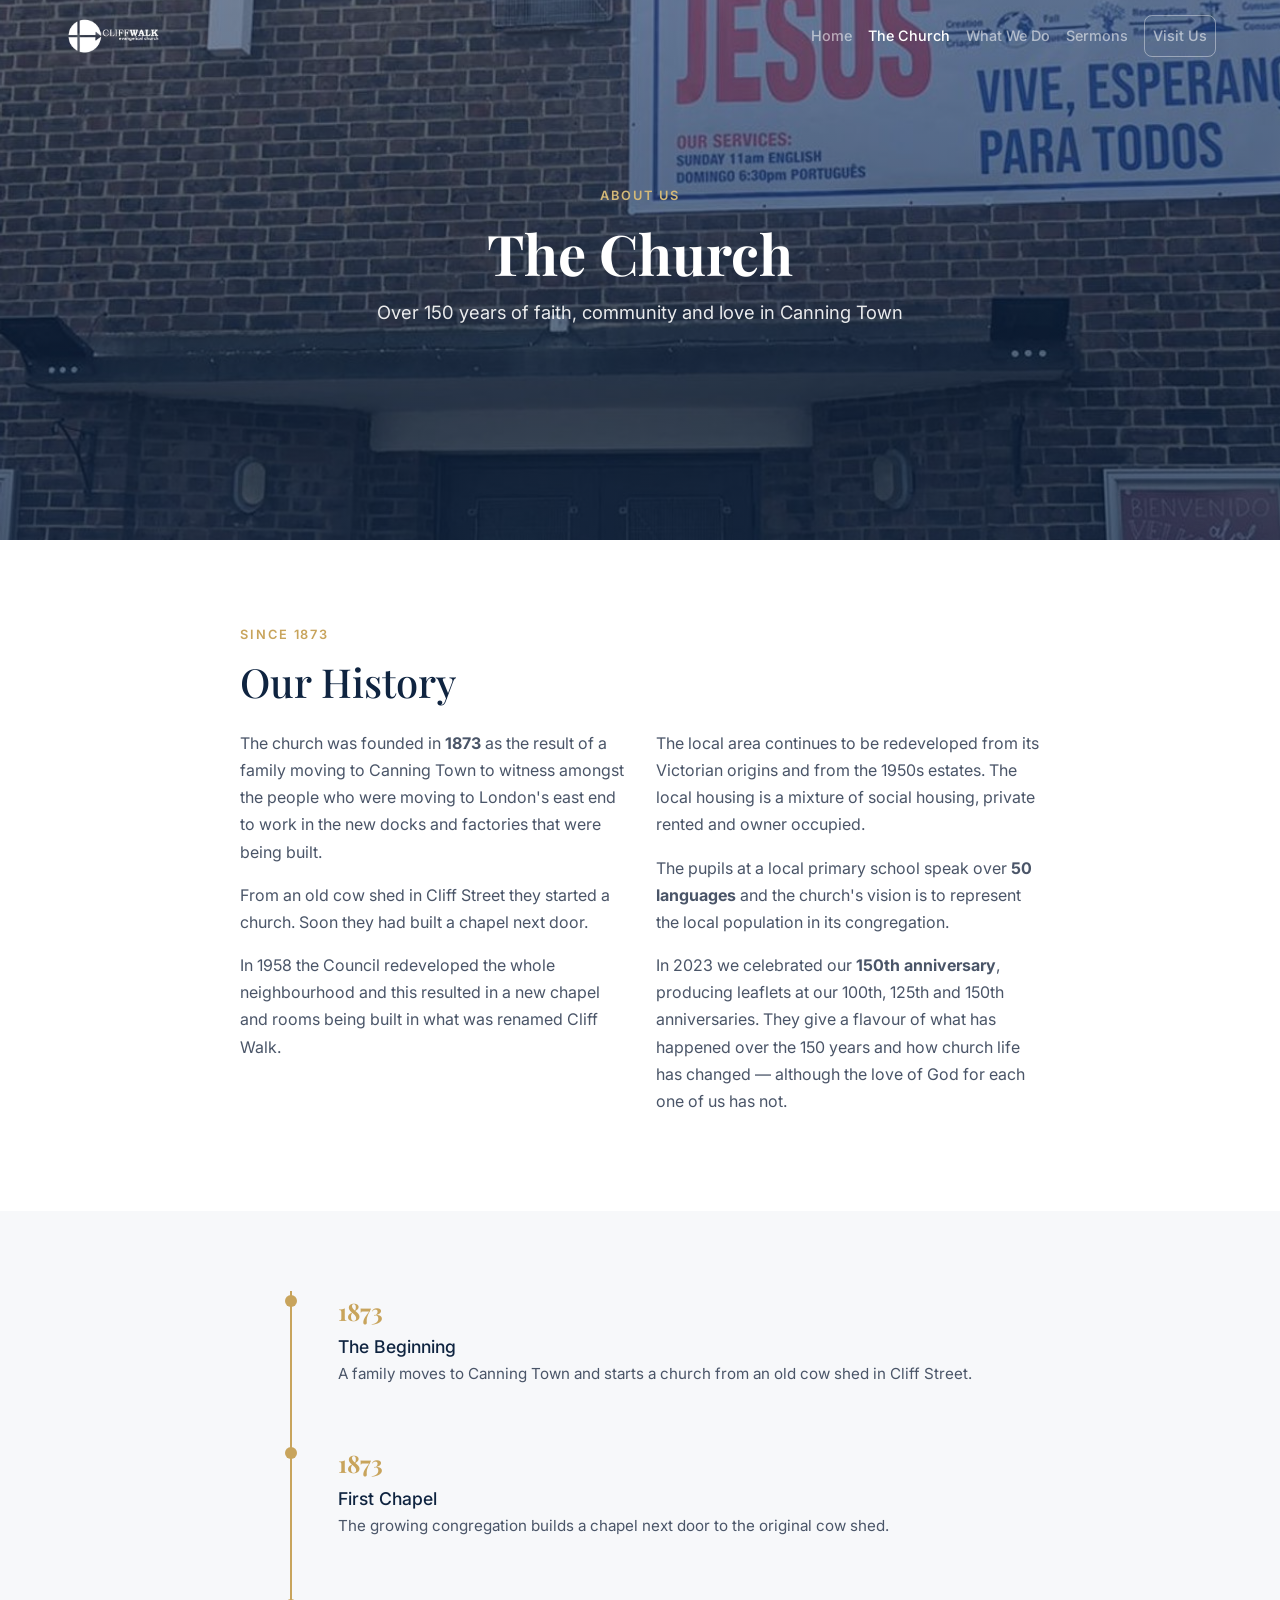
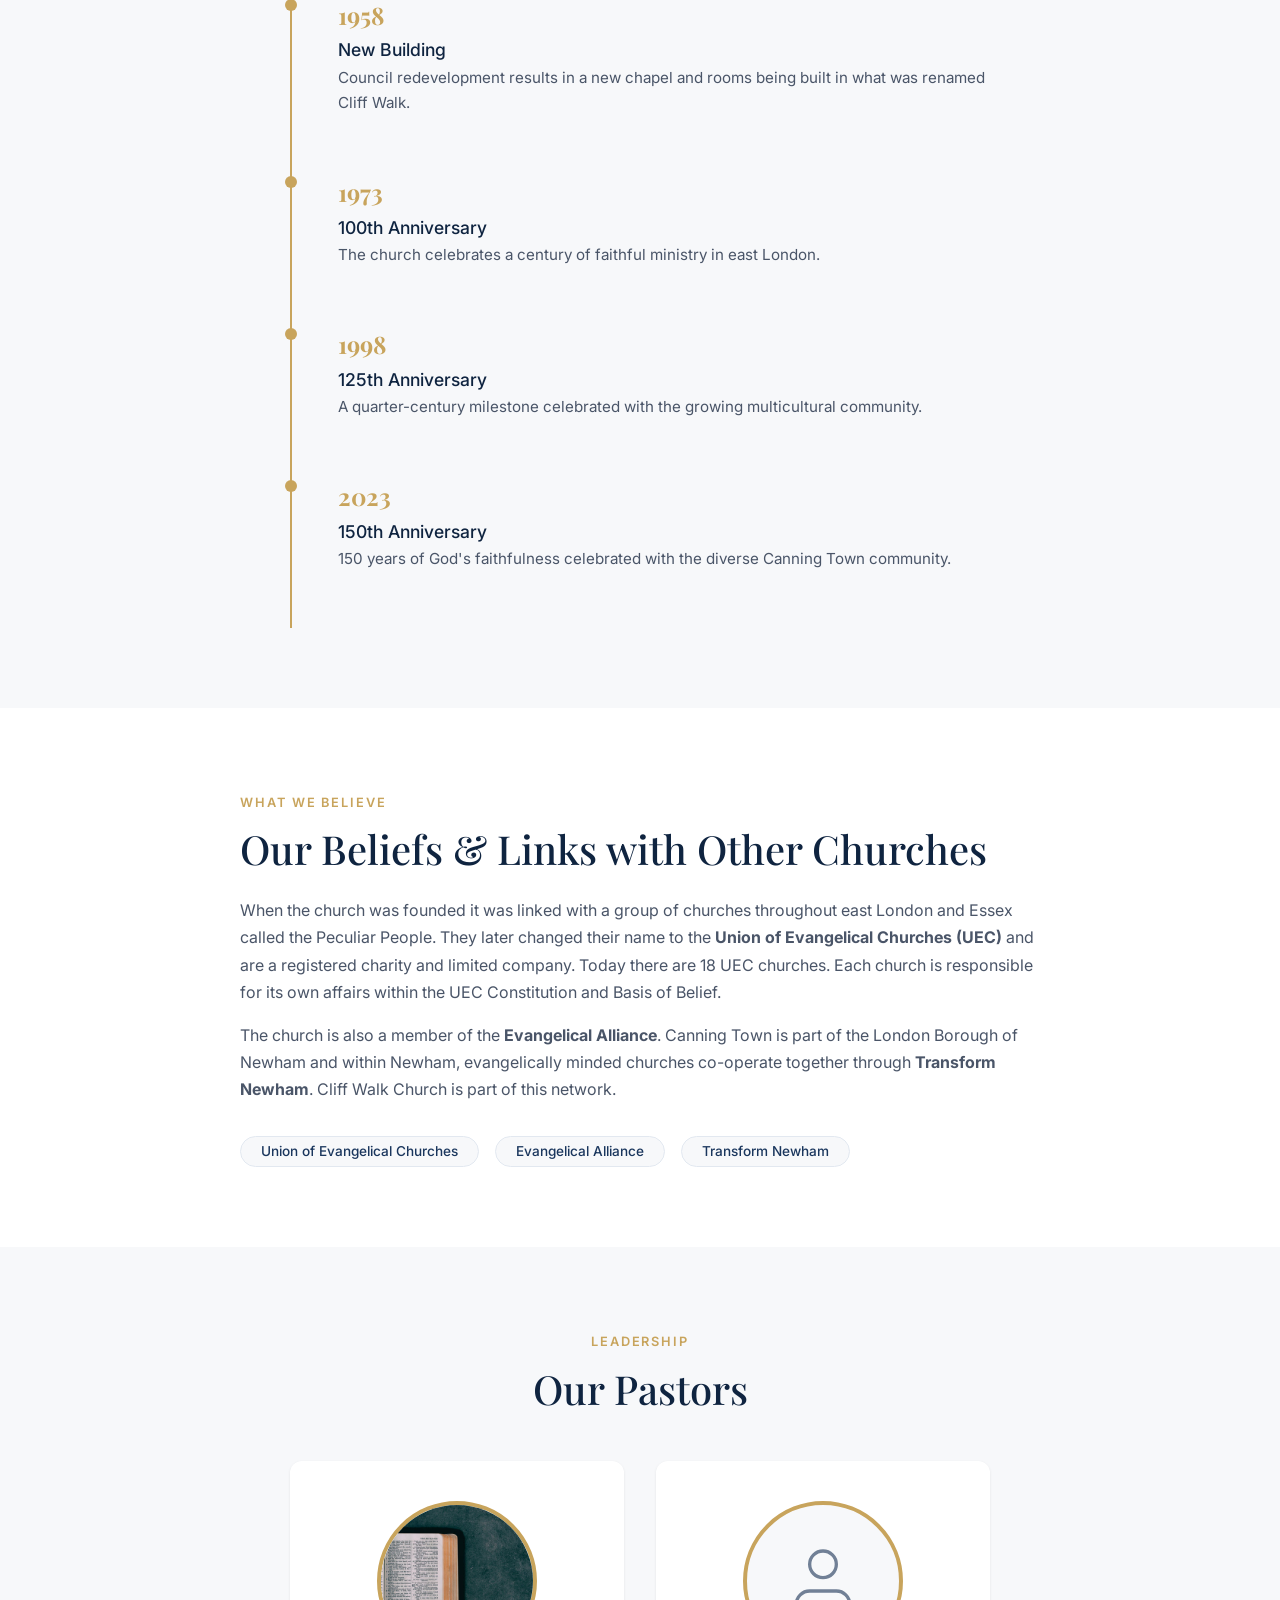
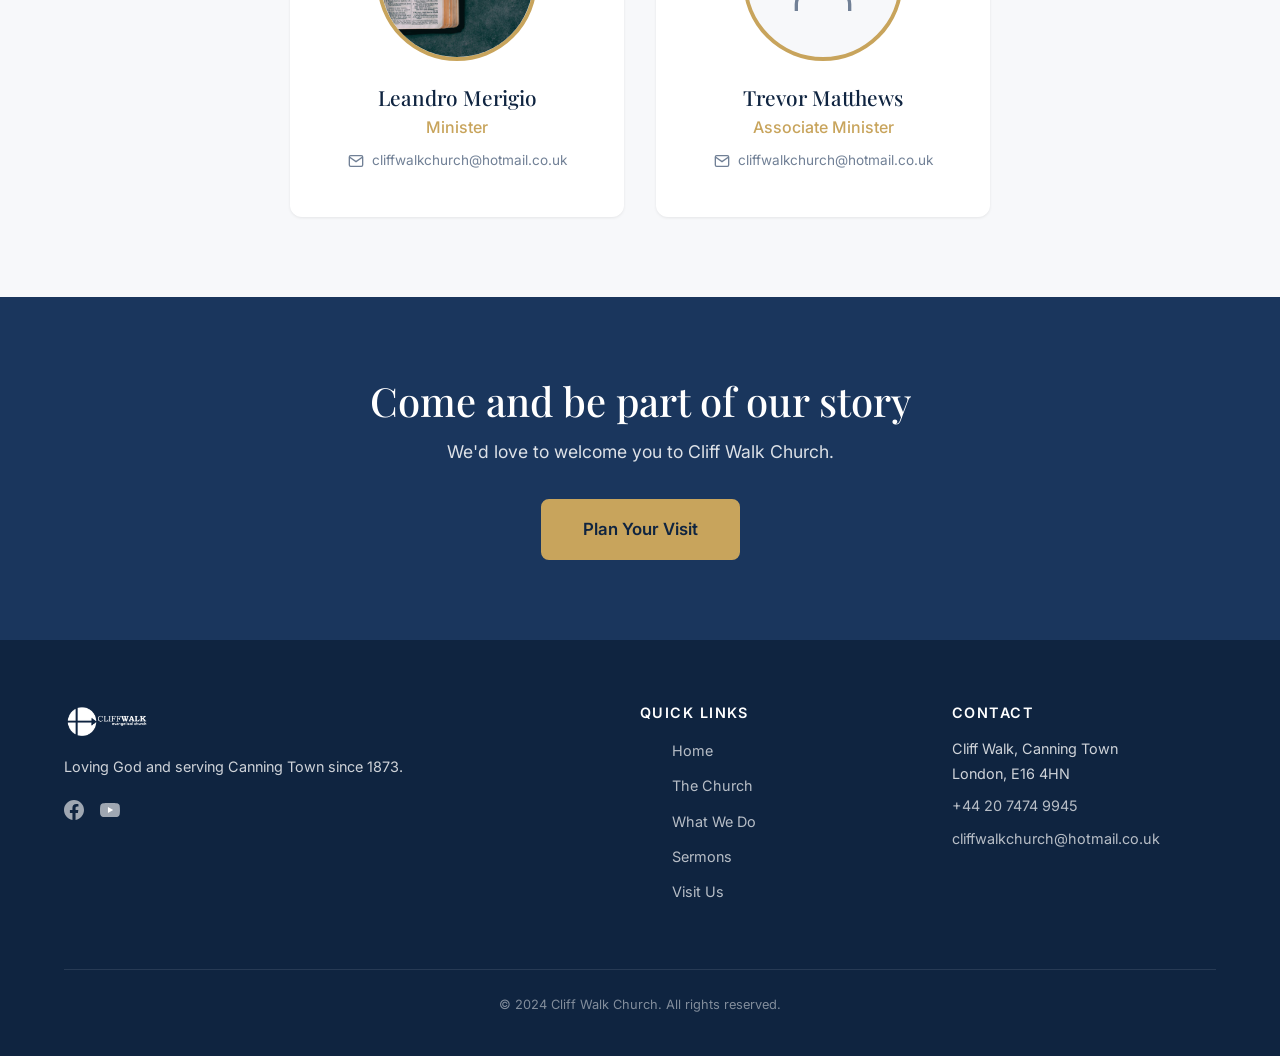
==== commit 457e13a5: "Use Bootstrap navbar-dark/navbar-light natively for all nav states - Start as navbar-dark (white tex" ====
--- a/about.html
+++ b/about.html
@@ -13,7 +13,7 @@
 </head>
 <body>
   <!-- Navigation -->
-  <nav class="navbar navbar-expand-lg fixed-top" id="navbar">
+  <nav class="navbar navbar-expand-lg navbar-dark fixed-top" id="navbar">
     <div class="container nav-container">
       <a href="index.html" class="navbar-brand nav-logo">
         <img src="images/logo.png" alt="Cliff Walk Church" class="logo-img">
--- a/style.css
+++ b/style.css
@@ -73,20 +73,15 @@
 }
 
 /* ========================================
-   Navigation
+   Navigation — uses Bootstrap navbar-dark / navbar-light
+   JS swaps the class on scroll. All link/toggler colors are native Bootstrap.
    ======================================== */
 .navbar {
-  background: transparent;
-  border-bottom: 1px solid transparent;
-  transition: all var(--transition);
   padding: 0;
+  transition: background var(--transition), box-shadow var(--transition);
 }
 
 .navbar.scrolled {
-  background: rgba(255, 255, 255, 0.97) !important;
-  -webkit-backdrop-filter: blur(10px);
-  backdrop-filter: blur(10px);
-  border-bottom-color: var(--color-border);
   box-shadow: var(--shadow-sm);
 }
 
@@ -109,40 +104,14 @@
   padding: 0.5rem 1rem;
   font-size: 0.9rem;
   font-weight: 500;
-  color: rgba(255,255,255,0.9);
   border-radius: var(--radius);
-  transition: all var(--transition);
-}
-
-.navbar .nav-link:hover,
-.navbar .nav-link.active {
-  color: #fff;
-  background: rgba(255,255,255,0.15);
-}
-
-.navbar.scrolled .nav-link {
-  color: var(--color-text);
-}
-
-.navbar.scrolled .nav-link:hover,
-.navbar.scrolled .nav-link.active {
-  color: var(--color-primary);
-  background: var(--color-bg-alt);
-}
-
+}
+
+/* CTA button in nav */
 .nav-cta {
-  background: rgba(255,255,255,0.2) !important;
-  color: #fff !important;
   margin-left: 0.5rem;
   border: 1px solid rgba(255,255,255,0.4);
-}
-
-.nav-cta:hover {
-  background: rgba(255,255,255,0.3) !important;
-}
-
-.nav-cta.active {
-  background: rgba(255,255,255,0.25) !important;
+  border-radius: var(--radius) !important;
 }
 
 .navbar.scrolled .nav-cta {
@@ -154,29 +123,6 @@
 .navbar.scrolled .nav-cta:hover {
   background: var(--color-primary-light) !important;
   border-color: var(--color-primary-light);
-}
-
-.navbar.scrolled .nav-cta.active {
-  background: var(--color-primary-dark) !important;
-  border-color: var(--color-primary-dark);
-}
-
-/* Bootstrap toggler override */
-.navbar-toggler {
-  border-color: rgba(255,255,255,0.4);
-  padding: 0.4rem 0.6rem;
-}
-
-.navbar-toggler-icon {
-  background-image: url("data:image/svg+xml,%3csvg xmlns='http://www.w3.org/2000/svg' viewBox='0 0 30 30'%3e%3cpath stroke='rgba%28255, 255, 255, 0.9%29' stroke-linecap='round' stroke-miterlimit='10' stroke-width='2' d='M4 7h22M4 15h22M4 23h22'/%3e%3c/svg%3e");
-}
-
-.navbar.scrolled .navbar-toggler {
-  border-color: var(--color-border);
-}
-
-.navbar.scrolled .navbar-toggler-icon {
-  background-image: url("data:image/svg+xml,%3csvg xmlns='http://www.w3.org/2000/svg' viewBox='0 0 30 30'%3e%3cpath stroke='rgba%2826, 26, 46, 0.75%29' stroke-linecap='round' stroke-miterlimit='10' stroke-width='2' d='M4 7h22M4 15h22M4 23h22'/%3e%3c/svg%3e");
 }
 
 /* ========================================
@@ -1321,37 +1267,38 @@
 
 /* ---- Tablet portrait ---- */
 @media (max-width: 768px) {
-  /* Mobile Nav - Bootstrap collapse dropdown */
+  /* Mobile Nav — dropdown is always navy regardless of scroll state */
   .navbar-collapse {
     background: var(--color-primary);
-    padding: 1rem 1.5rem;
-    border-radius: 0 0 var(--radius-lg) var(--radius-lg);
-    margin: 0 -0.75rem;
-  }
-
-  .navbar .nav-link {
-    color: rgba(255, 255, 255, 0.85) !important;
-    padding: 0.75rem 1rem;
+    padding: 1rem 0;
+    margin: 0 -12px;
+    padding-left: 12px;
+    padding-right: 12px;
+  }
+
+  .navbar-collapse .nav-link {
+    color: rgba(255,255,255,0.85) !important;
+    padding: 0.75rem 1rem !important;
     font-size: 1.05rem;
-    border-bottom: 1px solid rgba(255, 255, 255, 0.1);
-    border-radius: 0;
-  }
-
-  .navbar .nav-link:hover,
-  .navbar .nav-link.active {
+    border-bottom: 1px solid rgba(255,255,255,0.1);
+    border-radius: 0 !important;
+  }
+
+  .navbar-collapse .nav-link:hover,
+  .navbar-collapse .nav-link.active {
     color: #fff !important;
-    background: rgba(255, 255, 255, 0.1);
-  }
-
-  .navbar .nav-cta {
-    margin-left: 0;
+    background: rgba(255,255,255,0.1) !important;
+  }
+
+  .navbar-collapse .nav-cta {
+    margin-left: 0 !important;
     margin-top: 0.75rem;
     text-align: center;
-    padding: 0.75rem 1.5rem;
+    padding: 0.75rem 1.5rem !important;
     background: var(--color-accent) !important;
     color: var(--color-primary-dark) !important;
     border-color: var(--color-accent) !important;
-    border-radius: var(--radius-lg);
+    border-radius: var(--radius-lg) !important;
     border-bottom: none;
     font-weight: 700;
   }
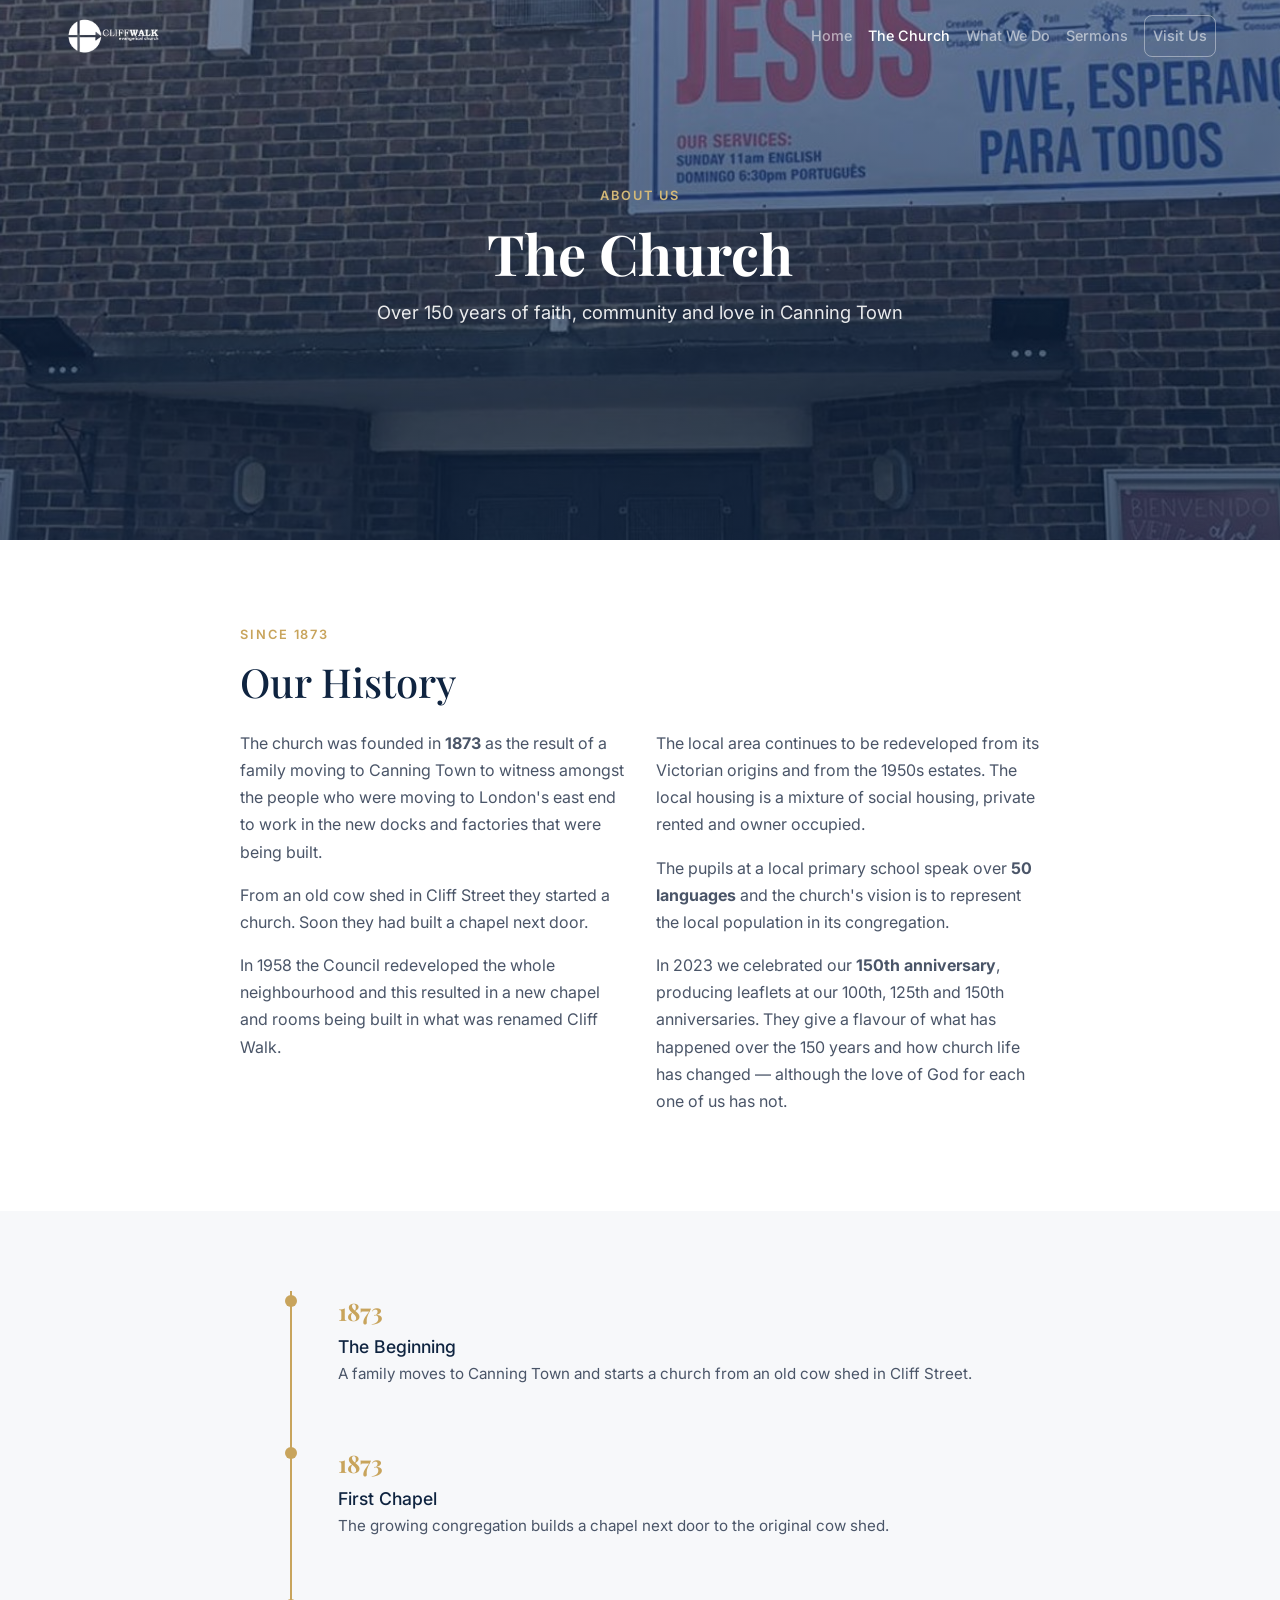
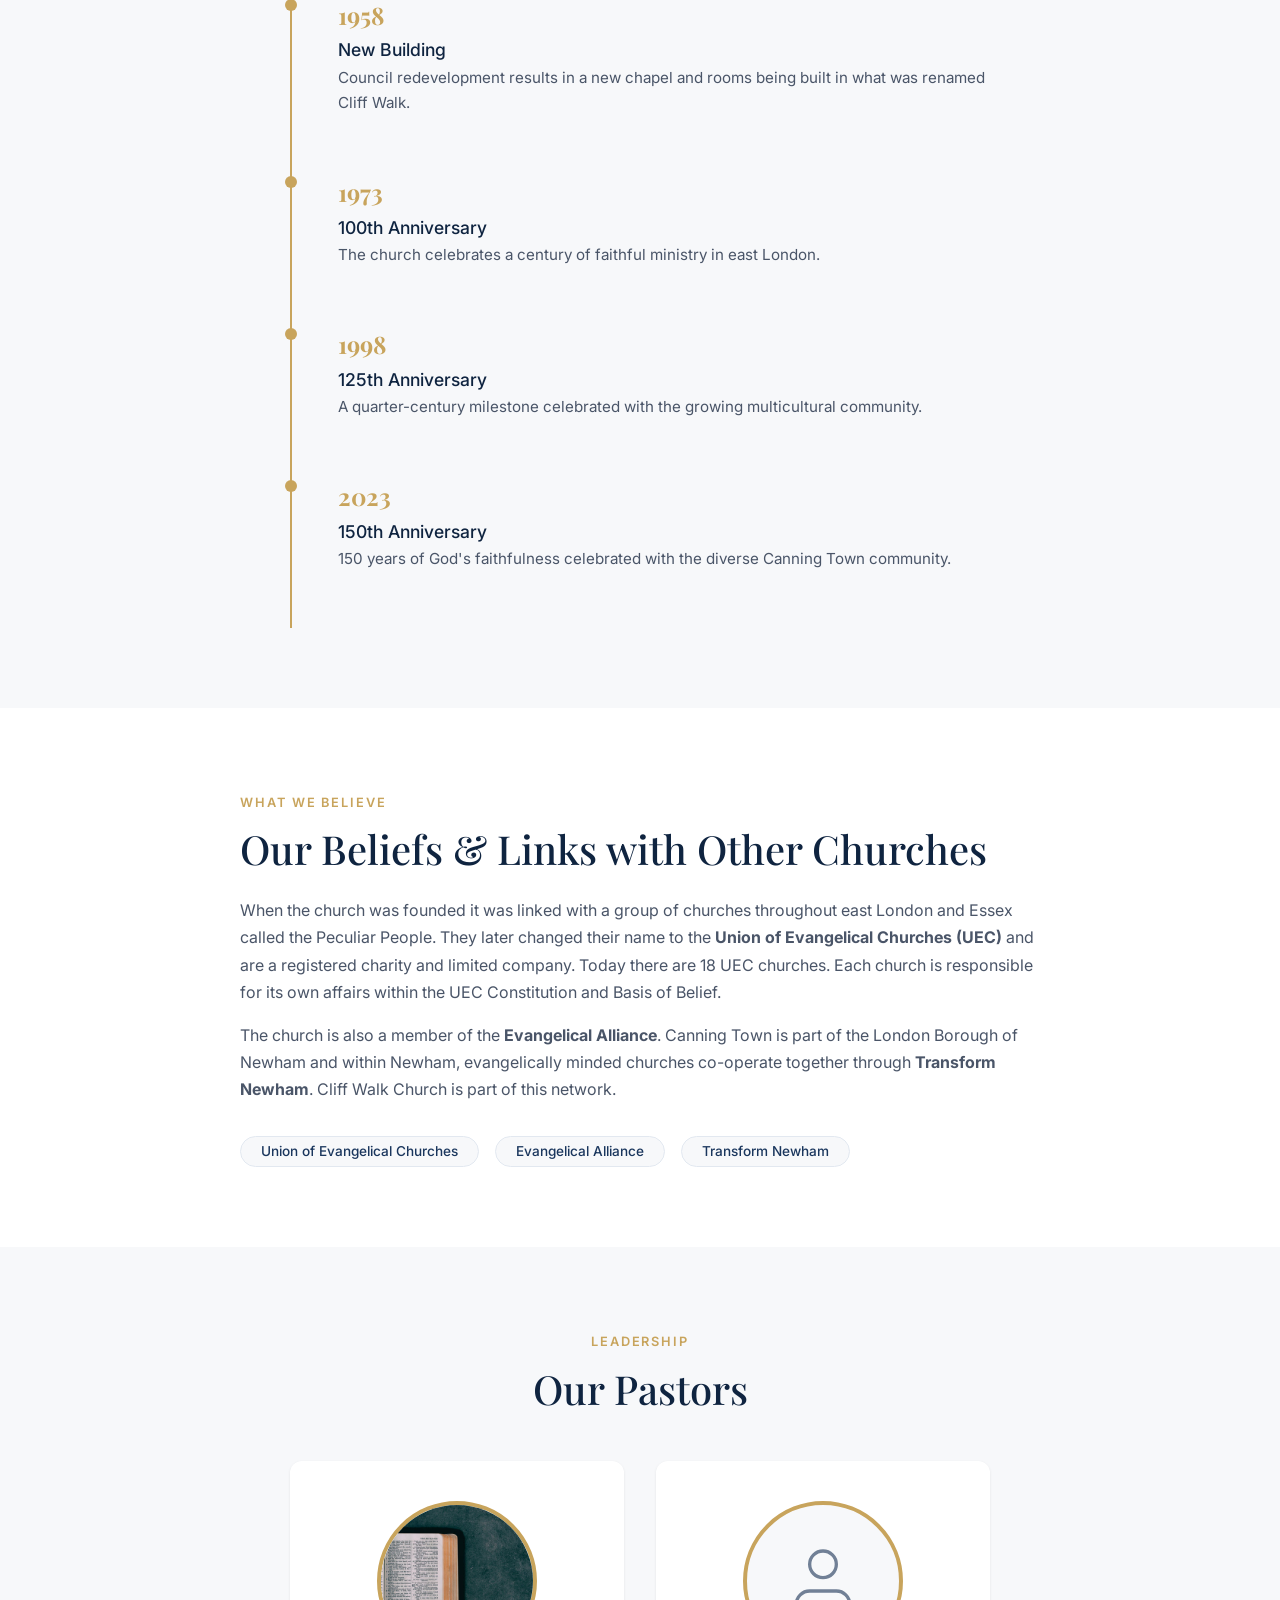
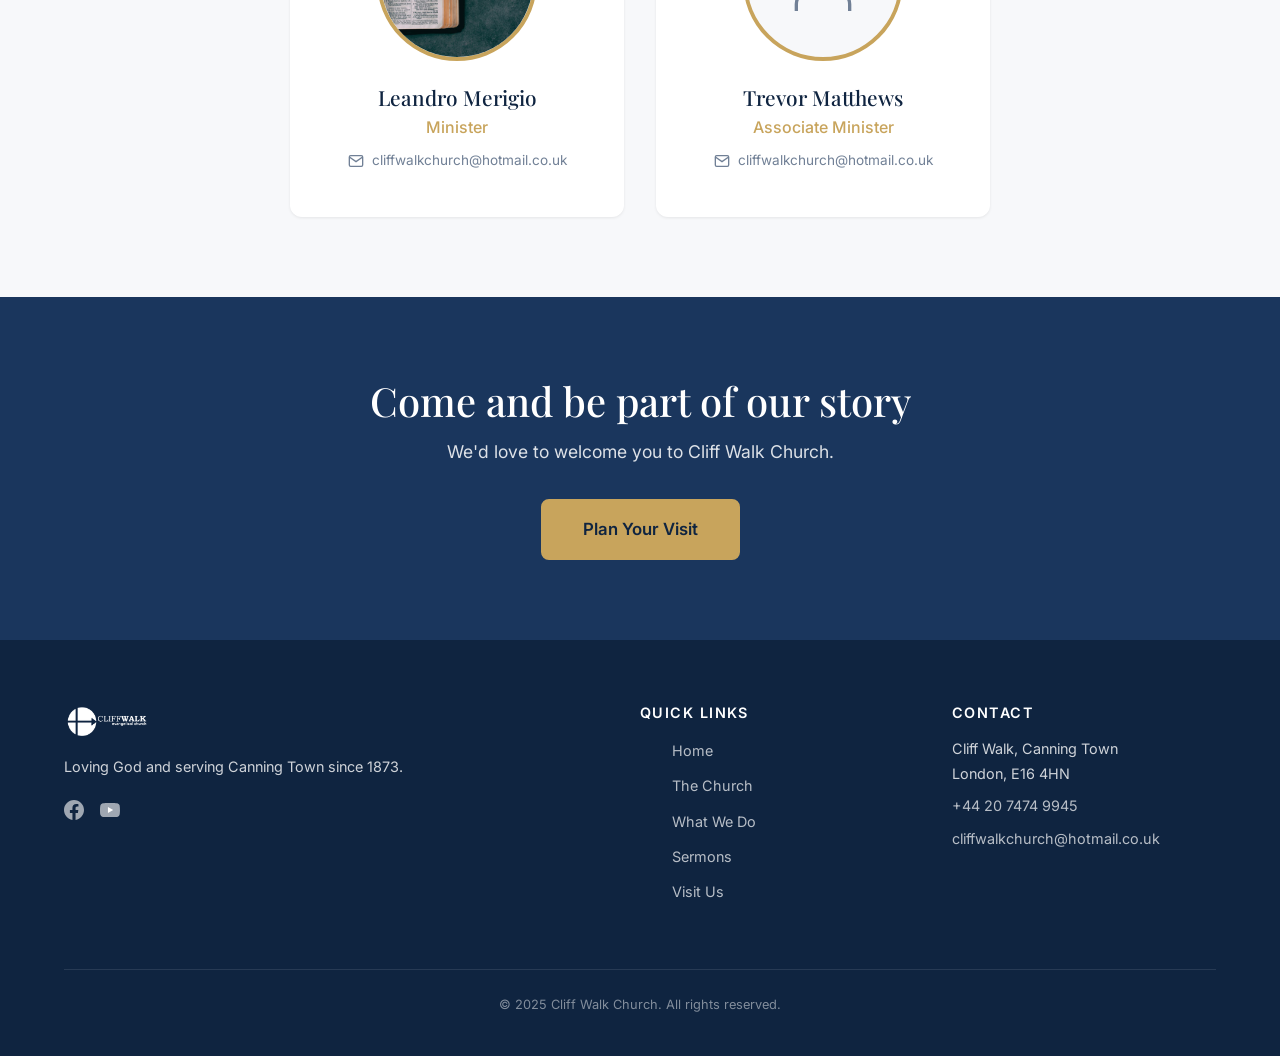
==== commit 4afcb9b5: "Fix white space at bottom of page, update copyright to 2025 - Add min-height: 100vh flex layout to b" ====
--- a/about.html
+++ b/about.html
@@ -220,7 +220,7 @@
         </div>
       </div>
       <div class="footer-bottom">
-        <p>&copy; 2024 Cliff Walk Church. All rights reserved.</p>
+        <p>&copy; 2025 Cliff Walk Church. All rights reserved.</p>
       </div>
     </div>
   </footer>
--- a/style.css
+++ b/style.css
@@ -40,6 +40,13 @@
   color: var(--color-text);
   line-height: 1.7;
   -webkit-font-smoothing: antialiased;
+  display: flex;
+  flex-direction: column;
+  min-height: 100vh;
+}
+
+body > .footer {
+  margin-top: auto;
 }
 
 img {
